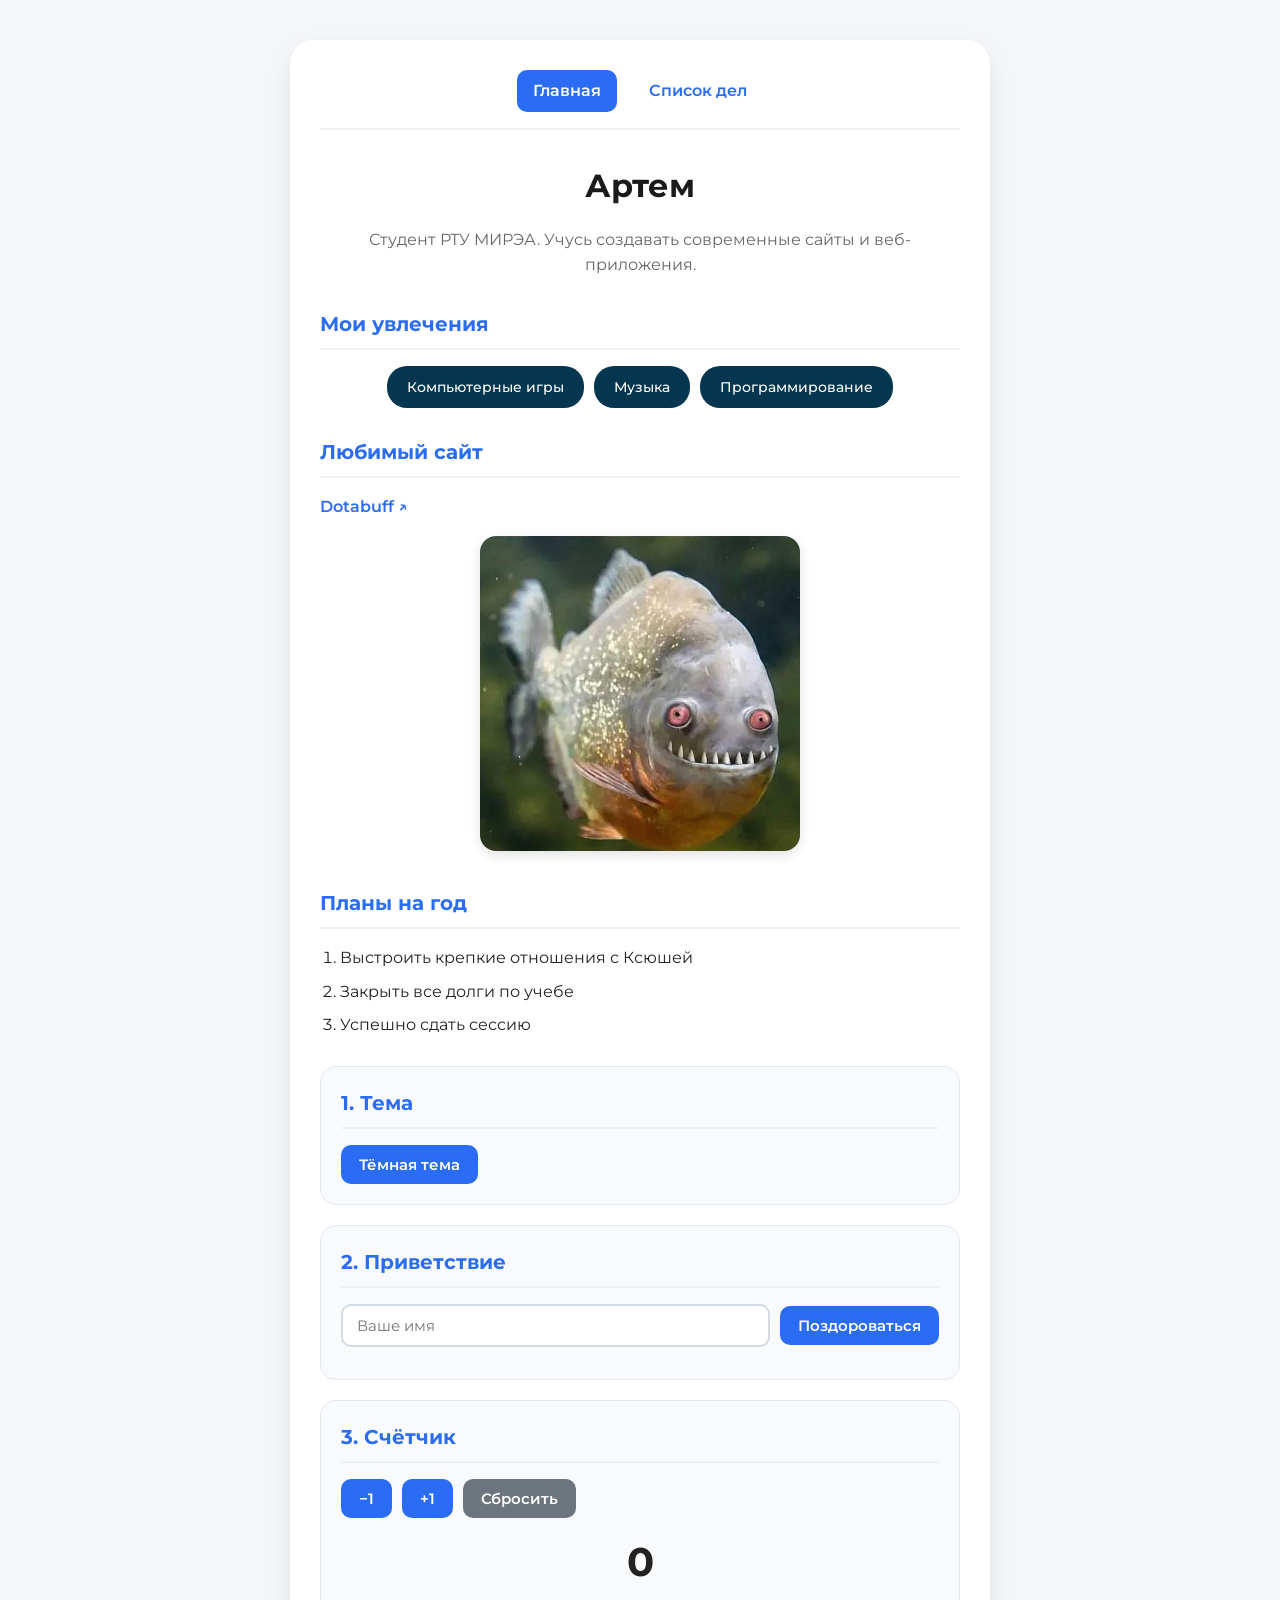
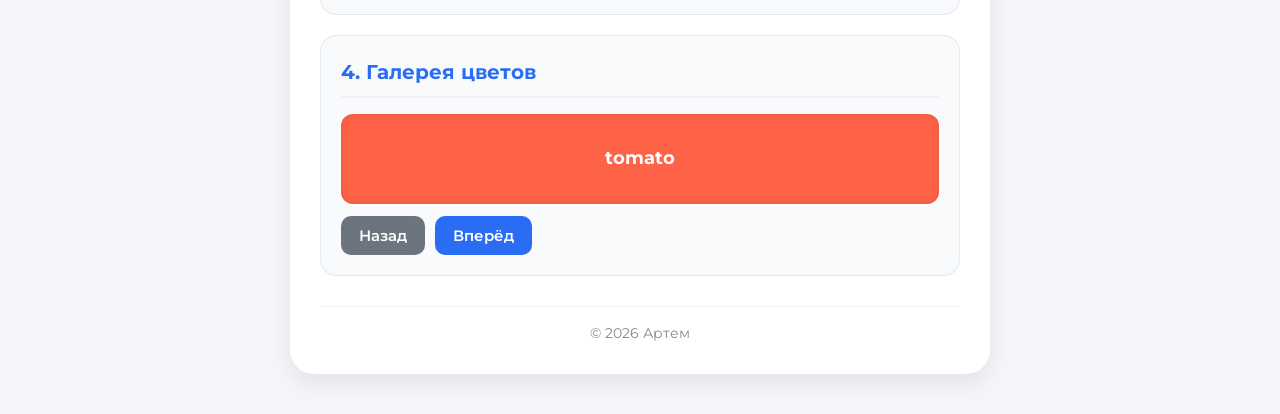
==== index.html @ 2df1075b "Первая версия сайта" ====
<!doctype html>
<html lang="ru">
  <head>
    <meta charset="UTF-8" />
    <meta name="viewport" content="width=device-width, initial-scale=1" />
    <title>Обо мне — Артем</title>
    <link rel="preconnect" href="https://fonts.googleapis.com" />
    <link rel="preconnect" href="https://fonts.gstatic.com" crossorigin />
    <link
      href="https://fonts.googleapis.com/css2?family=Montserrat:wght@400;500;600;700&display=swap"
      rel="stylesheet"
    />
    <link rel="stylesheet" href="style.css" />
  </head>
  <body>
    <div class="card">
      <!-- Навигация -->
      <nav class="nav-menu">
        <a href="index.html" class="active">Главная</a>
        <a href="todo.html">Список дел</a>
      </nav>

      <div class="profile-header">
        <h1>Артем</h1>
        <p class="bio">
          Студент РТУ МИРЭА. Учусь создавать современные сайты и веб-приложения.
        </p>
      </div>

      <section class="info-section">
        <h2>Мои увлечения</h2>
        <ul class="chips-list">
          <li>Компьютерные игры</li>
          <li>Музыка</li>
          <li>Программирование</li>
        </ul>
      </section>

      <section class="info-section">
        <h2>Любимый сайт</h2>
        <p>
          <a href="https://www.dotabuff.com" target="_blank" class="link-btn"
            >Dotabuff ↗</a
          >
        </p>
        <div class="image-wrapper">
          <img
            src="vetmo.jpeg"
            alt="Пиранья крупным планом: красные глаза и острые зубы"
          />
        </div>
      </section>

      <section class="info-section">
        <h2>Планы на год</h2>
        <ol class="plans-list">
          <li>Выстроить крепкие отношения с Ксюшей</li>
          <li>Закрыть все долги по учебе</li>
          <li>Успешно сдать сессию</li>
        </ol>
      </section>

      <!-- Интерактивные блоки -->
      <section class="block">
        <h2>1. Тема</h2>
        <button id="themeBtn">Тёмная тема</button>
      </section>

      <section class="block">
        <h2>2. Приветствие</h2>
        <div class="input-group">
          <input id="nameInput" placeholder="Ваше имя" />
          <button id="greetBtn">Поздороваться</button>
        </div>
        <p id="greeting" class="greeting-text"></p>
      </section>

      <section class="block">
        <h2>3. Счётчик</h2>
        <div class="btn-group">
          <button id="minusBtn">−1</button>
          <button id="plusBtn">+1</button>
          <button id="resetBtn" class="btn-secondary">Сбросить</button>
        </div>
        <p id="counter" class="counter">0</p>
      </section>

      <section class="block">
        <h2>4. Галерея цветов</h2>
        <div id="colorBox" class="color-box"></div>
        <div class="btn-group">
          <button id="prevBtn" class="btn-secondary">Назад</button>
          <button id="nextBtn">Вперёд</button>
        </div>
      </section>

      <footer>© 2026 Артем</footer>
    </div>
    <script src="theme.js"></script>
    <script src="script.js"></script>
  </body>
</html>
---- style.css ----
* {
  box-sizing: border-box;
}

body {
  background-color: #f4f6f9;
  color: #222222;
  font-family: "Montserrat", sans-serif;
  line-height: 1.6;
  margin: 0;
  padding: 20px 16px;
  transition: background-color 0.3s, color 0.3s;
}

body.dark {
  background-color: #121212;
  color: #eeeeee;
}

/* Главная карточка */
.card {
  background-color: #ffffff;
  max-width: 700px;
  padding: 30px;
  border-radius: 24px;
  box-shadow: 0 10px 25px rgba(0, 0, 0, 0.08);
  margin: 20px auto;
  transition: background-color 0.3s, box-shadow 0.3s;
}

body.dark .card {
  background-color: #1e1e1e;
  box-shadow: 0 10px 25px rgba(0, 0, 0, 0.4);
}

/* Навигация */
.nav-menu {
  display: flex;
  justify-content: center;
  gap: 16px;
  margin-bottom: 30px;
  padding-bottom: 16px;
  border-bottom: 2px solid #eef0f4;
}

body.dark .nav-menu {
  border-bottom-color: #2a2a2a;
}

.nav-menu a {
  font-weight: 600;
  font-size: 16px;
  color: #2a6df4;
  padding: 8px 16px;
  border-radius: 10px;
  text-decoration: none;
  transition: all 0.2s;
}

.nav-menu a:hover {
  background-color: #eef4ff;
}

body.dark .nav-menu a:hover {
  background-color: #2a354f;
}

.nav-menu a.active {
  color: #ffffff;
  background-color: #2a6df4;
}

/* Заголовки и секции */
h1 {
  text-align: center;
  margin-top: 0;
  margin-bottom: 8px;
  font-size: 32px;
  color: #1a1a1a;
}

body.dark h1 {
  color: #ffffff;
}

.bio {
  text-align: center;
  color: #666666;
  font-size: 16px;
  margin-bottom: 30px;
}

body.dark .bio {
  color: #aaa;
}

h2 {
  font-size: 20px;
  border-bottom: 2px solid #eef0f4;
  padding-bottom: 8px;
  margin-top: 0;
  margin-bottom: 16px;
  color: #2a6df4;
}

body.dark h2 {
  border-bottom-color: #2a2a2a;
  color: #5d93ff;
}

.info-section {
  margin-bottom: 28px;
}

/* Списки */
.chips-list {
  display: flex;
  flex-wrap: wrap;
  gap: 10px;
  list-style: none;
  padding: 0;
  margin: 0;
  justify-content: center;
}

.chips-list li {
  background-color: #04374f;
  color: #ffffff;
  padding: 10px 20px;
  border-radius: 20px;
  font-size: 14px;
  font-weight: 500;
}

.plans-list {
  padding-left: 20px;
  margin: 0;
}

.plans-list li {
  margin-bottom: 8px;
}

/* Картинка и ссылки */
.image-wrapper {
  text-align: center;
  margin-top: 16px;
}

img {
  max-width: 100%;
  width: 320px;
  border-radius: 16px;
  height: auto;
  box-shadow: 0 4px 12px rgba(0, 0, 0, 0.12);
}

a.link-btn {
  display: inline-block;
  color: #2a6df4;
  font-weight: 600;
  text-decoration: none;
}

a.link-btn:hover {
  text-decoration: underline;
}

/* Интерактивные блоки */
.block {
  background-color: #f8fafc;
  padding: 20px;
  margin-bottom: 20px;
  border-radius: 16px;
  border: 1px solid #e2e8f0;
}

body.dark .block {
  background-color: #262626;
  border-color: #333333;
}

/* Элементы управления */
.input-group,
.btn-group {
  display: flex;
  gap: 10px;
  align-items: center;
  flex-wrap: wrap;
}

button {
  padding: 10px 18px;
  font-size: 15px;
  font-weight: 600;
  font-family: inherit;
  color: #ffffff;
  background-color: #2a6df4;
  border: none;
  border-radius: 10px;
  cursor: pointer;
  transition: background-color 0.2s, transform 0.1s;
}

button:hover {
  background-color: #1b50c0;
}

button:active {
  transform: scale(0.98);
}

button.btn-secondary {
  background-color: #6c757d;
}

button.btn-secondary:hover {
  background-color: #5a6268;
}

input {
  padding: 10px 14px;
  font-size: 15px;
  font-family: inherit;
  border: 2px solid #d5dbe5;
  border-radius: 10px;
  outline: none;
  transition: border-color 0.2s;
  flex: 1;
  min-width: 150px;
}

input:focus {
  border-color: #2a6df4;
}

body.dark input {
  background-color: #1a1a1a;
  color: #ffffff;
  border-color: #444444;
}

.greeting-text {
  margin-top: 12px;
  margin-bottom: 0;
  font-weight: 600;
  text-align: left;
}

.counter {
  font-size: 40px;
  font-weight: 700;
  margin: 12px 0 0;
  text-align: center;
}

.counter.big {
  color: #e03131;
}

.color-box {
  display: flex;
  align-items: center;
  justify-content: center;
  height: 90px;
  margin-bottom: 12px;
  border-radius: 12px;
  color: #ffffff;
  font-weight: 700;
  font-size: 18px;
  box-shadow: inset 0 0 10px rgba(0, 0, 0, 0.1);
}

footer {
  text-align: center;
  color: #888888;
  font-size: 14px;
  margin-top: 30px;
  padding-top: 15px;
  border-top: 1px solid #eef0f4;
}

body.dark footer {
  border-top-color: #2a2a2a;
  color: #666666;
}
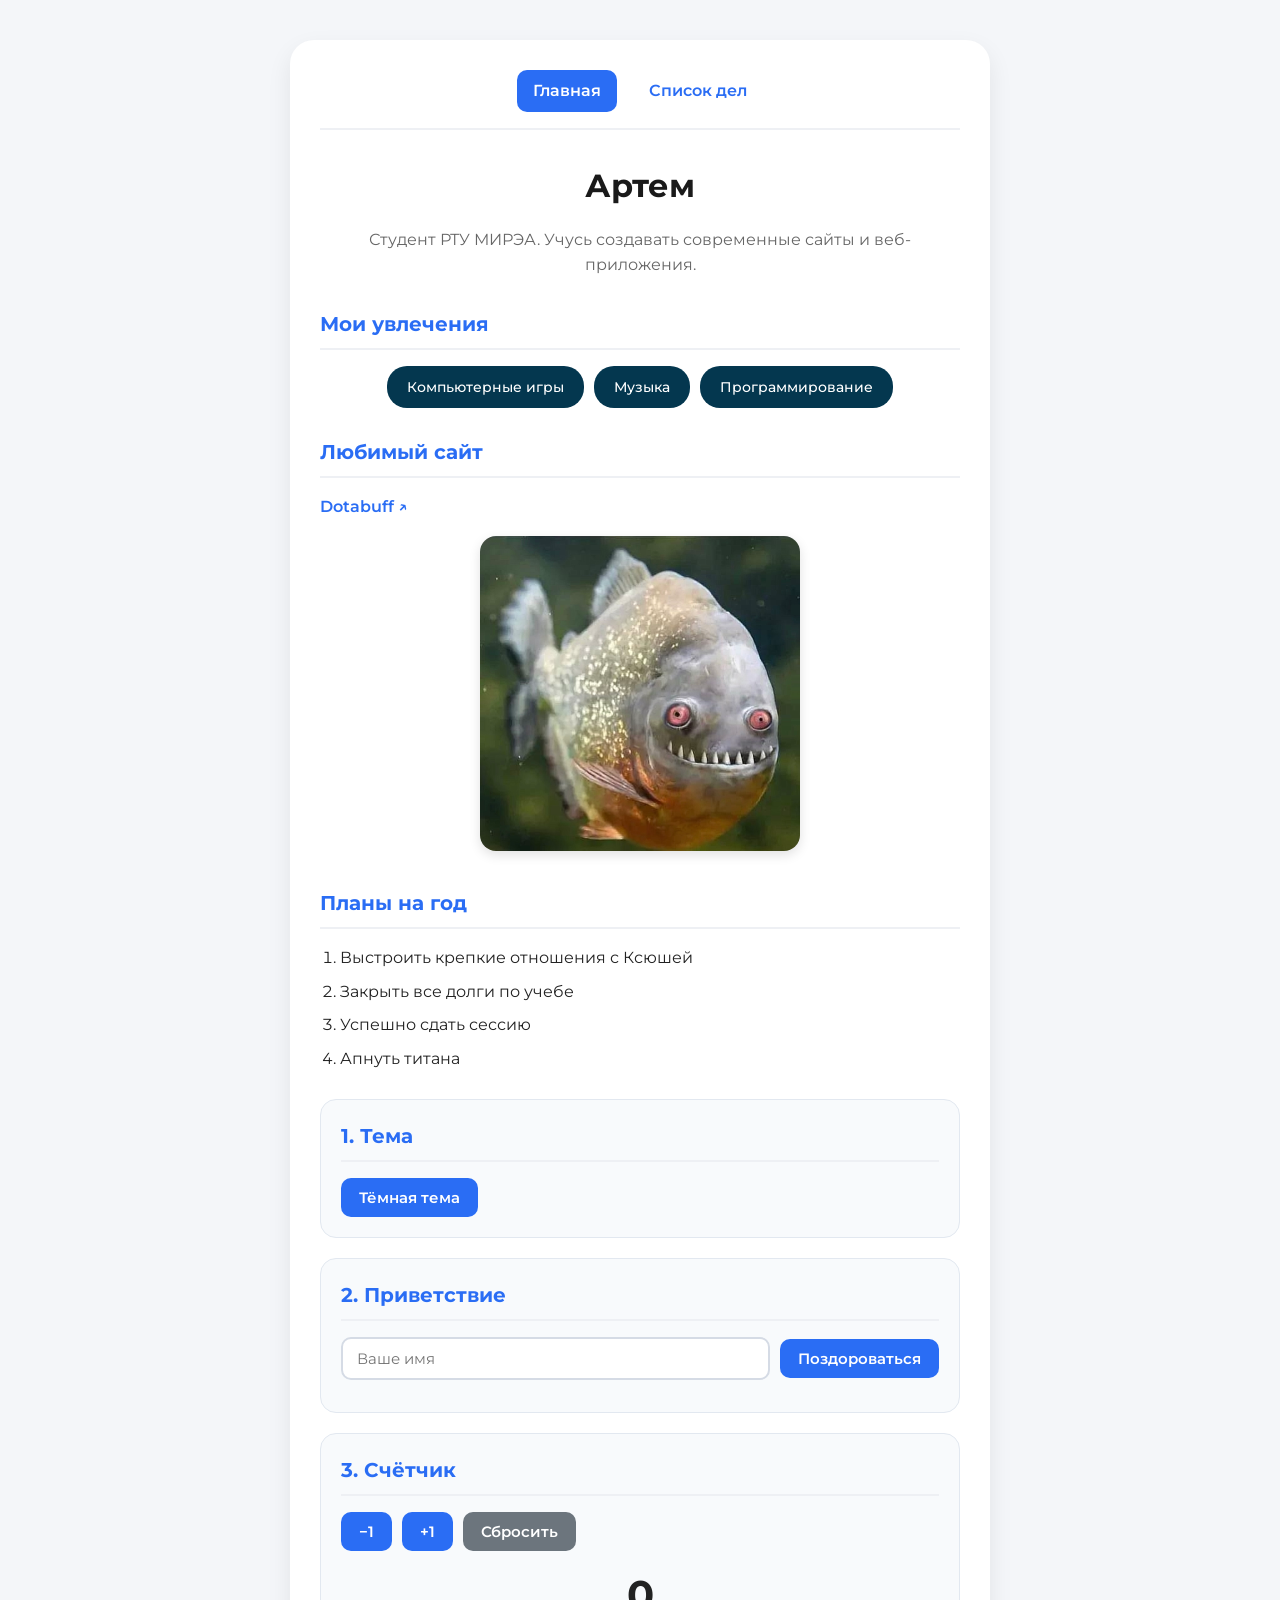
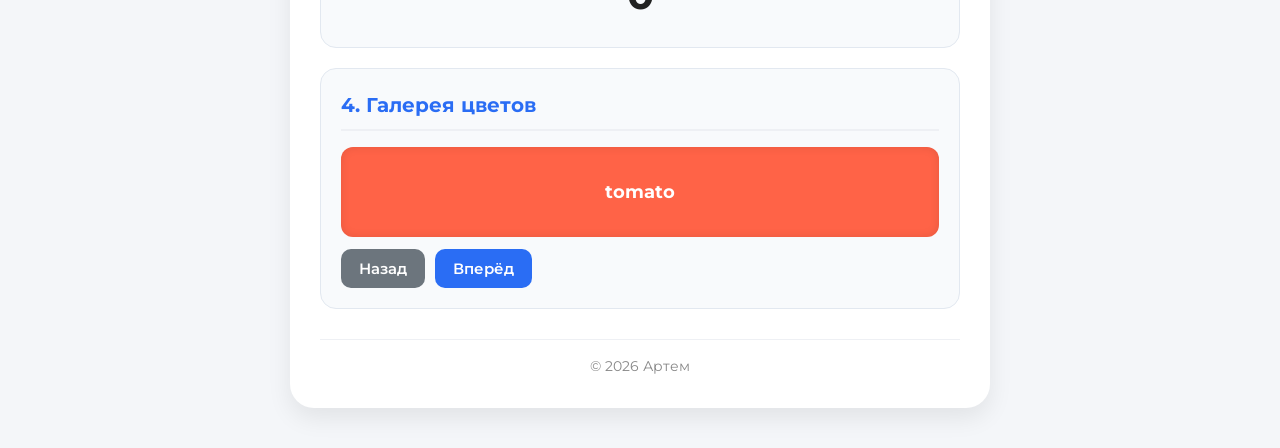
==== commit dbac823d: "добавил новый пункт в планы на год" ====
--- a/index.html
+++ b/index.html
@@ -57,6 +57,7 @@
           <li>Выстроить крепкие отношения с Ксюшей</li>
           <li>Закрыть все долги по учебе</li>
           <li>Успешно сдать сессию</li>
+          <li>Апнуть титана</li>
         </ol>
       </section>
 
